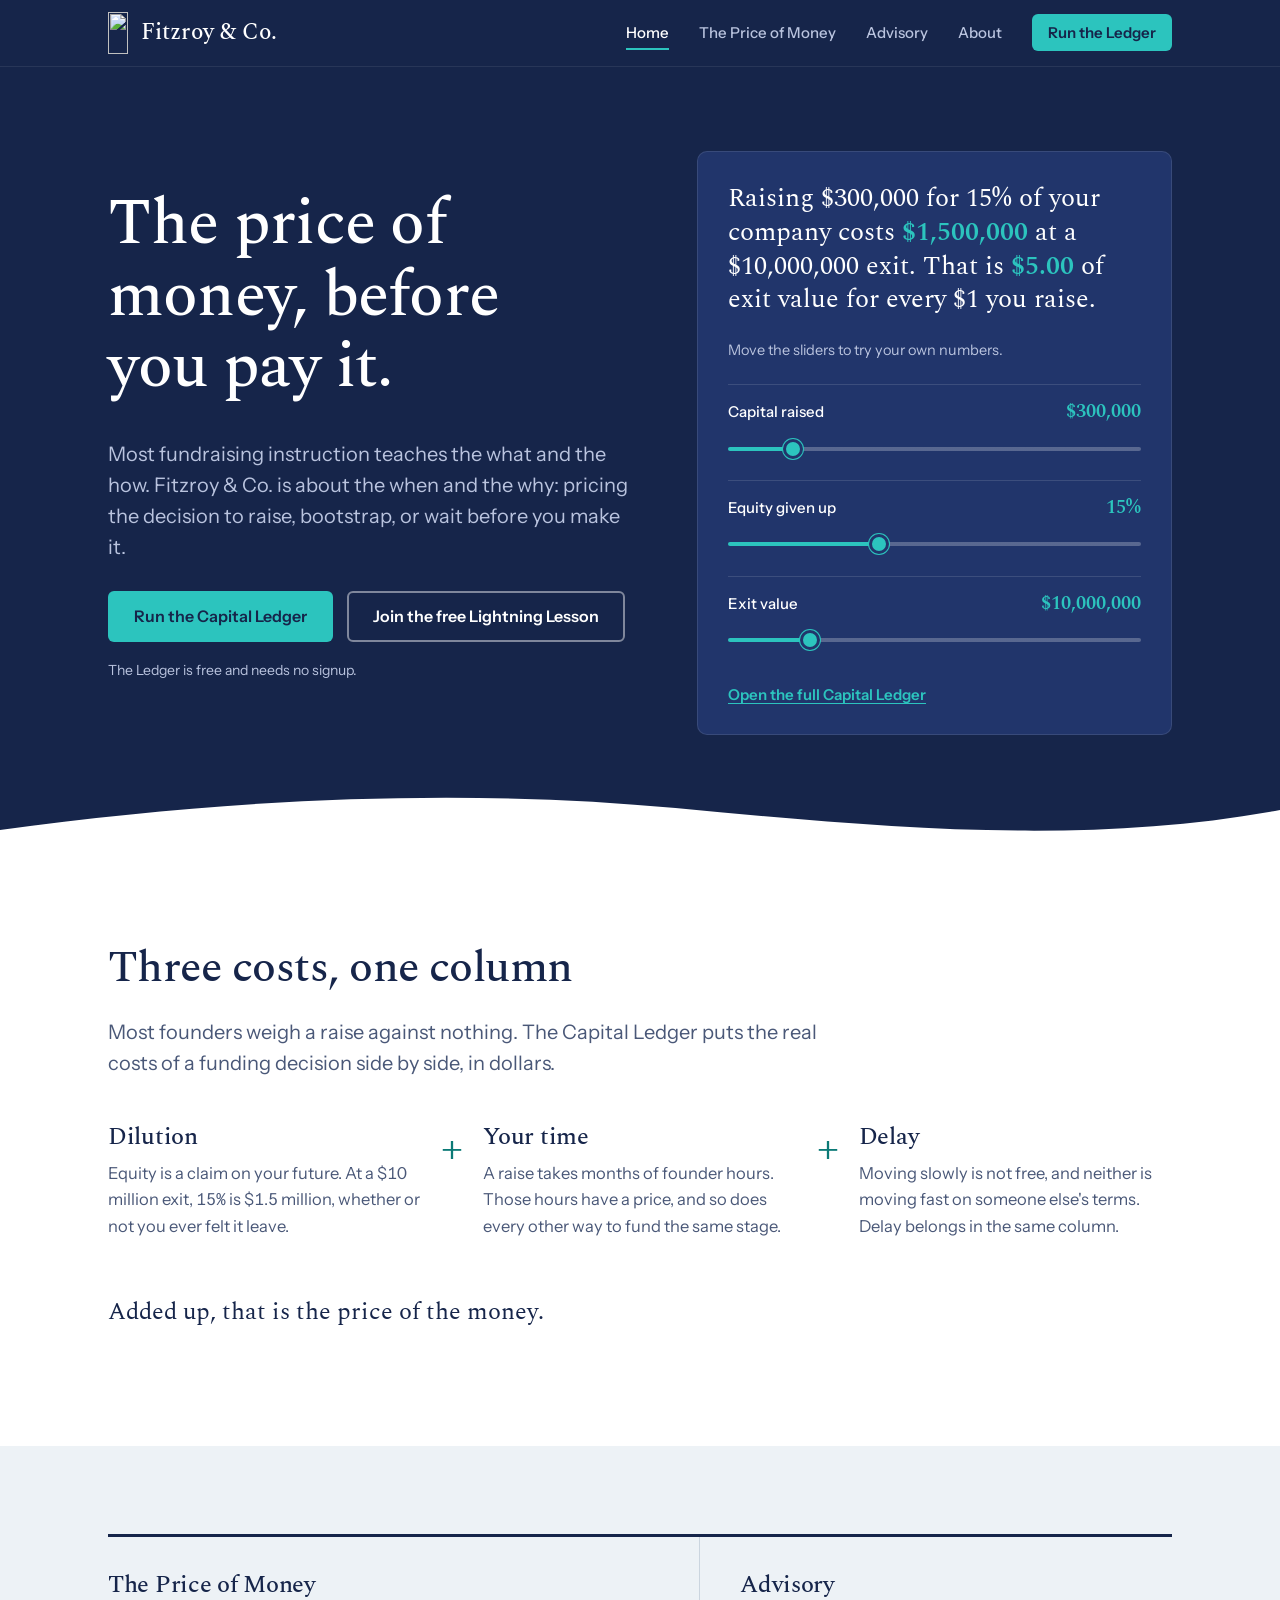
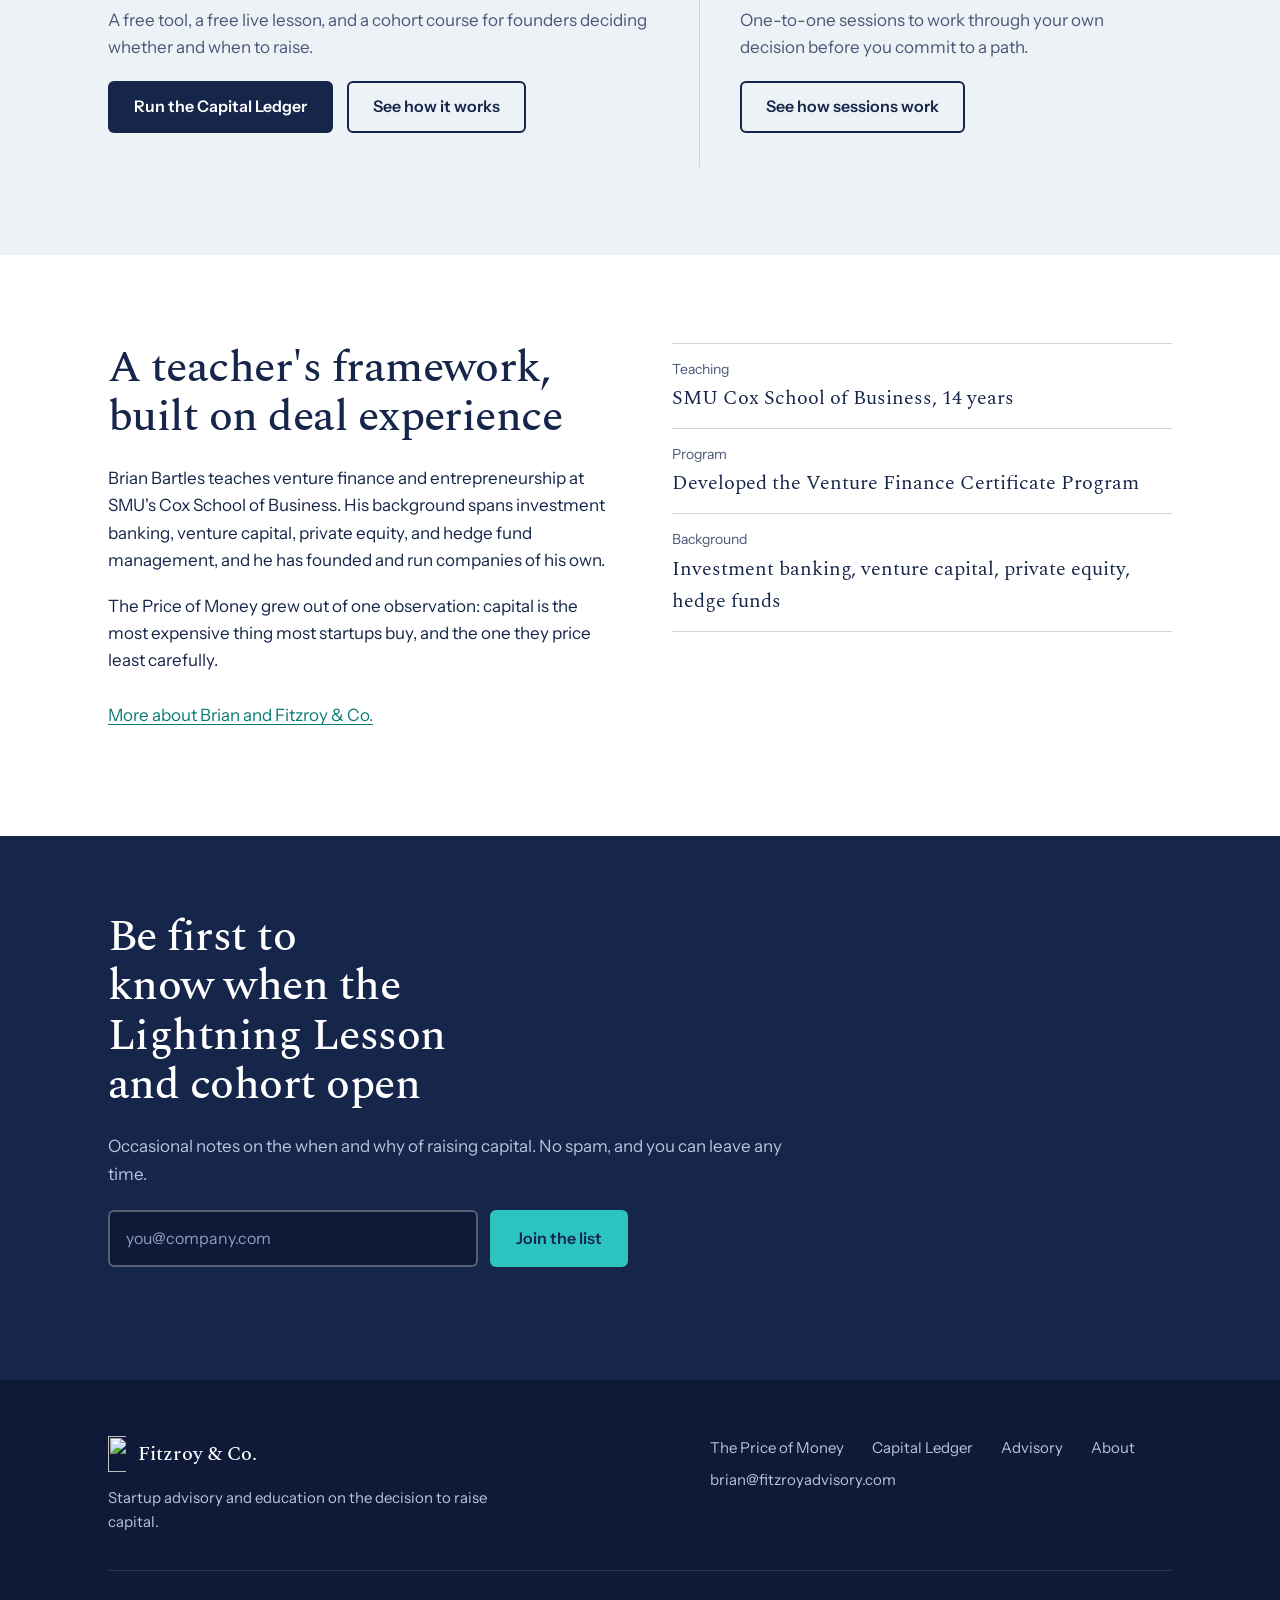
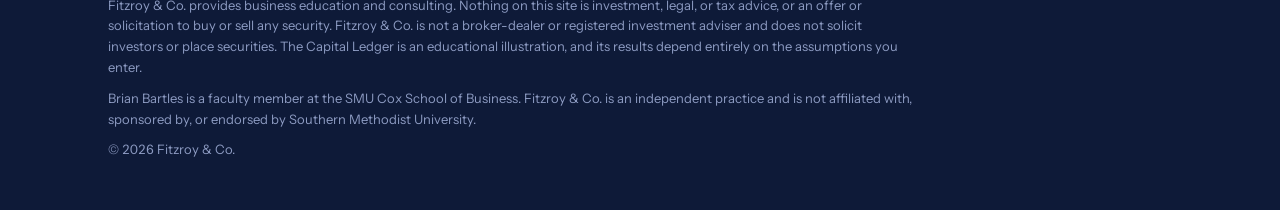
==== index.html @ 597ede4c "Add files via upload" ====
<!DOCTYPE html>
<html lang="en">
<head>
<meta charset="utf-8">
<meta name="viewport" content="width=device-width, initial-scale=1">
<title>Fitzroy &amp; Co. | The price of money, before you pay it</title>
<meta name="description" content="Fitzroy &amp; Co. helps founders price the decision to raise capital, bootstrap, or wait. Try the free Capital Ledger and learn the when and why of fundraising.">
<link rel="canonical" href="https://fitzroyadvisory.com/">
<meta property="og:type" content="website">
<meta property="og:site_name" content="Fitzroy &amp; Co.">
<meta property="og:title" content="Fitzroy &amp; Co. | The price of money, before you pay it">
<meta property="og:description" content="Most fundraising instruction teaches the what and the how. This is about the when and the why.">
<meta property="og:url" content="https://fitzroyadvisory.com/">
<meta property="og:image" content="https://fitzroyadvisory.com/assets/og-image.png">
<meta name="twitter:card" content="summary_large_image">
<meta name="theme-color" content="#16254A">
<link rel="icon" href="favicon.ico" sizes="any">
<link rel="icon" type="image/png" href="assets/favicon.png">
<link rel="apple-touch-icon" href="assets/apple-touch-icon.png">
<link rel="preconnect" href="https://fonts.googleapis.com">
<link rel="preconnect" href="https://fonts.gstatic.com" crossorigin>
<link href="https://fonts.googleapis.com/css2?family=Instrument+Sans:wght@400;500;600&family=Spectral:wght@400;500;600&display=swap" rel="stylesheet">
<link rel="stylesheet" href="styles.css">
</head>
<body>
<a class="skip" href="#main">Skip to content</a>

<header class="site-header">
  <nav class="nav" aria-label="Main">
    <a class="brand" href="index.html"><img src="assets/mark.png" alt="" width="21" height="42"><span>Fitzroy &amp; Co.</span></a>
    <button class="nav-toggle" type="button" aria-expanded="false" aria-controls="nav-links">Menu</button>
    <ul class="nav-links" id="nav-links">
      <li><a href="index.html" aria-current="page">Home</a></li>
      <li><a href="price-of-money.html">The Price of Money</a></li>
      <li><a href="advisory.html">Advisory</a></li>
      <li><a href="about.html">About</a></li>
      <li><a class="nav-cta" href="price-of-money.html#ledger">Run the Ledger</a></li>
    </ul>
  </nav>
</header>

<main id="main">

  <section class="hero">
    <div class="hero-inner">
      <div>
        <h1>The price of money, before you pay it.</h1>
        <p class="lede">Most fundraising instruction teaches the what and the how. Fitzroy &amp; Co. is about the when and the why: pricing the decision to raise, bootstrap, or wait before you make it.</p>
        <div class="btn-row">
          <a class="btn btn-primary" href="price-of-money.html#ledger">Run the Capital Ledger</a>
          <a class="btn btn-ghost" data-link="mavenLightningUrl" href="#join">Join the free Lightning Lesson</a>
        </div>
        <p class="small" style="color:var(--on-navy-soft);margin-top:18px">The Ledger is free and needs no signup.</p>
      </div>

      <div class="readout">
        <p class="readout-sentence" id="hero-sentence" aria-live="polite">Raising $300,000 for 15% of your company costs <strong>$1,500,000</strong> at a $10,000,000 exit. That is <strong>$5.00</strong> of exit value for every $1 you raise.</p>
        <p class="readout-sub">Move the sliders to try your own numbers.</p>
        <div class="field">
          <label for="hero-need"><span class="name">Capital raised</span><output id="hv-need" for="hero-need">$300,000</output></label>
          <input type="range" id="hero-need" min="25000" max="2000000" step="5000" value="300000">
        </div>
        <div class="field">
          <label for="hero-equity"><span class="name">Equity given up</span><output id="hv-equity" for="hero-equity">15%</output></label>
          <input type="range" id="hero-equity" min="1" max="40" step="0.5" value="15">
        </div>
        <div class="field">
          <label for="hero-exit"><span class="name">Exit value</span><output id="hv-exit" for="hero-exit">$10,000,000</output></label>
          <input type="range" id="hero-exit" min="1000000" max="50000000" step="500000" value="10000000">
        </div>
        <a class="readout-link" href="price-of-money.html#ledger">Open the full Capital Ledger</a>
      </div>
    </div>
    <svg class="hero-curve" viewBox="0 0 1440 64" preserveAspectRatio="none" aria-hidden="true"><path d="M0,64 L0,38 C260,6 520,-4 760,16 C1000,36 1220,54 1440,18 L1440,64 Z"/></svg>
  </section>

  <section class="section">
    <div class="wrap">
      <div class="section-head">
        <h2>Three costs, one column</h2>
        <p class="lede">Most founders weigh a raise against nothing. The Capital Ledger puts the real costs of a funding decision side by side, in dollars.</p>
      </div>
      <div class="equation">
        <div class="term">
          <h3>Dilution</h3>
          <p>Equity is a claim on your future. At a $10 million exit, 15% is $1.5 million, whether or not you ever felt it leave.</p>
        </div>
        <div class="op" aria-hidden="true">+</div>
        <div class="term">
          <h3>Your time</h3>
          <p>A raise takes months of founder hours. Those hours have a price, and so does every other way to fund the same stage.</p>
        </div>
        <div class="op" aria-hidden="true">+</div>
        <div class="term">
          <h3>Delay</h3>
          <p>Moving slowly is not free, and neither is moving fast on someone else's terms. Delay belongs in the same column.</p>
        </div>
      </div>
      <p class="equation-result">Added up, that is the price of the money.</p>
    </div>
  </section>

  <section class="section mist">
    <div class="wrap">
      <div class="paths">
        <div class="path">
          <h3>The Price of Money</h3>
          <p>A free tool, a free live lesson, and a cohort course for founders deciding whether and when to raise.</p>
          <div class="btn-row">
            <a class="btn btn-dark" href="price-of-money.html#ledger">Run the Capital Ledger</a>
            <a class="btn btn-line" href="price-of-money.html">See how it works</a>
          </div>
        </div>
        <div class="path">
          <h3>Advisory</h3>
          <p>One-to-one sessions to work through your own decision before you commit to a path.</p>
          <div class="btn-row">
            <a class="btn btn-line" href="advisory.html">See how sessions work</a>
          </div>
        </div>
      </div>
    </div>
  </section>

  <section class="section">
    <div class="wrap two-col">
      <div>
        <h2>A teacher's framework, built on deal experience</h2>
        <p>Brian Bartles teaches venture finance and entrepreneurship at SMU's Cox School of Business. His background spans investment banking, venture capital, private equity, and hedge fund management, and he has founded and run companies of his own.</p>
        <p>The Price of Money grew out of one observation: capital is the most expensive thing most startups buy, and the one they price least carefully.</p>
        <p class="cta-line"><a href="about.html">More about Brian and Fitzroy &amp; Co.</a></p>
      </div>
      <dl class="facts">
        <div><dt>Teaching</dt><dd>SMU Cox School of Business, 14 years</dd></div>
        <div><dt>Program</dt><dd>Developed the Venture Finance Certificate Program</dd></div>
        <div><dt>Background</dt><dd>Investment banking, venture capital, private equity, hedge funds</dd></div>
      </dl>
    </div>
  </section>

  <section class="capture-band" id="join">
    <div class="wrap">
      <h2>Be first to know when the Lightning Lesson and cohort open</h2>
      <p>Occasional notes on the when and why of raising capital. No spam, and you can leave any time.</p>
      <form class="capture" data-capture novalidate>
        <label class="sr-only" for="email-home">Email address</label>
        <input type="email" id="email-home" placeholder="you@company.com" autocomplete="email" required>
        <button class="btn btn-primary" type="submit">Join the list</button>
        <p class="capture-msg" role="status"></p>
      </form>
    </div>
  </section>

</main>

<footer class="site-footer">
  <div class="wrap">
    <div class="footer-grid">
      <div>
        <a class="brand" href="index.html"><img src="assets/mark.png" alt="" width="18" height="36"><span>Fitzroy &amp; Co.</span></a>
        <p class="tagline">Startup advisory and education on the decision to raise capital.</p>
      </div>
      <ul class="footer-nav">
        <li><a href="price-of-money.html">The Price of Money</a></li>
        <li><a href="price-of-money.html#ledger">Capital Ledger</a></li>
        <li><a href="advisory.html">Advisory</a></li>
        <li><a href="about.html">About</a></li>
        <li><a class="mail" data-email href="#"></a></li>
      </ul>
    </div>
    <div class="legal">
      <p>Fitzroy &amp; Co. provides business education and consulting. Nothing on this site is investment, legal, or tax advice, or an offer or solicitation to buy or sell any security. Fitzroy &amp; Co. is not a broker-dealer or registered investment adviser and does not solicit investors or place securities. The Capital Ledger is an educational illustration, and its results depend entirely on the assumptions you enter.</p>
      <p>Brian Bartles is a faculty member at the SMU Cox School of Business. Fitzroy &amp; Co. is an independent practice and is not affiliated with, sponsored by, or endorsed by Southern Methodist University.</p>
      <p>&copy; 2026 Fitzroy &amp; Co.</p>
    </div>
  </div>
</footer>

<script src="config.js"></script>
<script src="ledger-math.js"></script>
<script src="site.js"></script>
</body>
</html>
---- styles.css ----
/* Fitzroy & Co. — shared styles
   Palette comes from the mark: navy #16254A and teal #2CC4BE. */

:root {
  --navy: #16254A;
  --navy-deep: #0E1A38;
  --navy-soft: #21356B;
  --teal: #2CC4BE;
  --teal-ink: #0B7A76;      /* teal for text on light backgrounds */
  --mist: #EDF2F6;          /* cool light section background */
  --white: #FFFFFF;
  --ink: #16254A;
  --ink-soft: #4A5878;
  --rule: #CBD5DF;
  --on-navy-soft: #B9C3DE;
  --bad: #9C3F33;
  --serif: 'Spectral', Georgia, 'Times New Roman', serif;
  --sans: 'Instrument Sans', system-ui, -apple-system, 'Segoe UI', sans-serif;
  --wrap: 1120px;
  --gutter: 28px;
}

*, *::before, *::after { box-sizing: border-box; }

html { scroll-behavior: smooth; scroll-padding-top: 88px; }

body {
  margin: 0;
  background: var(--white);
  color: var(--ink);
  font-family: var(--sans);
  font-size: 17px;
  line-height: 1.6;
  font-variant-numeric: tabular-nums lining-nums;
  -webkit-font-smoothing: antialiased;
  text-rendering: optimizeLegibility;
}

img { max-width: 100%; display: block; }
a { color: var(--teal-ink); text-underline-offset: 3px; }
a:hover { color: var(--navy); }

:focus-visible {
  outline: 3px solid var(--teal);
  outline-offset: 3px;
  border-radius: 2px;
}

.skip {
  position: absolute; left: -9999px; top: 8px;
  background: var(--teal); color: var(--navy); padding: 10px 16px; z-index: 100;
  font-weight: 600; text-decoration: none;
}
.skip:focus { left: 8px; }

.wrap { max-width: var(--wrap); margin: 0 auto; padding: 0 var(--gutter); }

/* ---------- Type ---------- */
h1, h2, h3 {
  font-family: var(--serif);
  font-weight: 500;
  line-height: 1.12;
  letter-spacing: -0.012em;
  margin: 0 0 0.55em;
  text-wrap: balance;
}
h1 { font-size: clamp(38px, 5.4vw, 64px); }
h2 { font-size: clamp(30px, 3.8vw, 44px); }
h3 { font-size: 24px; line-height: 1.2; }
p  { margin: 0 0 1.1em; max-width: 64ch; }
.lede { font-size: 20px; line-height: 1.55; color: var(--ink-soft); max-width: 58ch; }
.small { font-size: 14px; line-height: 1.55; color: var(--ink-soft); }

/* ---------- Header ---------- */
.site-header {
  background: var(--navy);
  position: sticky; top: 0; z-index: 50;
  border-bottom: 1px solid rgba(255,255,255,.08);
}
.nav {
  max-width: var(--wrap); margin: 0 auto; padding: 12px var(--gutter);
  display: flex; align-items: center; justify-content: space-between; gap: 24px;
}
.brand { display: flex; align-items: center; gap: 12px; color: #fff; text-decoration: none; }
.brand:hover { color: #fff; }
.brand img { height: 42px; width: auto; }
.brand span { font-family: var(--serif); font-size: 23px; font-weight: 500; letter-spacing: 0.005em; }

.nav-links { display: flex; align-items: center; gap: 30px; list-style: none; margin: 0; padding: 0; }
.nav-links a {
  color: var(--on-navy-soft); text-decoration: none; font-size: 15px; font-weight: 500;
  padding: 6px 0; border-bottom: 2px solid transparent;
}
.nav-links a:hover { color: #fff; }
.nav-links a[aria-current="page"] { color: #fff; border-bottom-color: var(--teal); }
.nav-links .nav-cta {
  background: var(--teal); color: var(--navy); padding: 9px 16px; border-radius: 6px;
  border-bottom: 0; font-weight: 600;
}
.nav-links .nav-cta:hover { background: #fff; color: var(--navy); }

.nav-toggle {
  display: none; background: none; border: 1px solid rgba(255,255,255,.35); color: #fff;
  font: inherit; font-size: 14px; font-weight: 500; padding: 8px 14px; border-radius: 6px; cursor: pointer;
}

@media (max-width: 860px) {
  .nav { flex-wrap: wrap; }
  .nav-toggle { display: inline-block; }
  .nav-links {
    display: none; width: 100%; flex-direction: column; align-items: flex-start; gap: 4px;
    padding: 8px 0 14px;
  }
  .nav-links.open { display: flex; }
  .nav-links a { display: block; padding: 10px 0; font-size: 17px; }
  .nav-links .nav-cta { margin-top: 8px; }
}

/* ---------- Buttons ---------- */
.btn {
  display: inline-block; font-family: var(--sans); font-size: 16px; font-weight: 600;
  padding: 14px 24px; border-radius: 6px; text-decoration: none; cursor: pointer;
  border: 2px solid transparent; line-height: 1.2; text-align: center;
  transition: background-color .15s ease, color .15s ease, border-color .15s ease;
}
.btn-primary { background: var(--teal); color: var(--navy); }
.btn-primary:hover { background: #fff; color: var(--navy); }
.btn-ghost { background: transparent; color: #fff; border-color: rgba(255,255,255,.45); }
.btn-ghost:hover { border-color: #fff; color: #fff; }
.btn-dark { background: var(--navy); color: #fff; }
.btn-dark:hover { background: var(--navy-soft); color: #fff; }
.btn-line { background: transparent; color: var(--navy); border-color: var(--navy); }
.btn-line:hover { background: var(--navy); color: #fff; }
.btn-row { display: flex; flex-wrap: wrap; gap: 14px; margin-top: 28px; }

/* ---------- Hero ---------- */
.hero { background: var(--navy); color: #fff; position: relative; }
.hero a { color: var(--teal); }
.hero a.btn { color: inherit; }
.hero a.btn-primary { color: var(--navy); }
.hero-inner {
  max-width: var(--wrap); margin: 0 auto; padding: 84px var(--gutter) 120px;
  display: grid; grid-template-columns: minmax(0, 1.05fr) minmax(0, 0.95fr); gap: 64px; align-items: center;
}
.hero-inner.single { grid-template-columns: minmax(0, 1fr); padding-bottom: 112px; }
.hero-inner.single h1 { max-width: 22ch; }
.hero h1 { color: #fff; max-width: 15ch; }
.hero .lede { color: var(--on-navy-soft); }
.hero .page-name { color: var(--teal); font-weight: 600; font-size: 17px; margin: 0 0 18px; }
.hero-curve { position: absolute; left: 0; right: 0; bottom: -1px; width: 100%; height: 64px; display: block; }
.hero-curve path { fill: var(--white); }
.hero-curve.to-mist path { fill: var(--mist); }

@media (max-width: 900px) {
  .hero-inner { grid-template-columns: 1fr; gap: 44px; padding: 56px var(--gutter) 96px; }
  .hero h1 { max-width: 18ch; }
}

/* Live hero readout */
.readout {
  background: var(--navy-soft); border-radius: 10px; padding: 30px 30px 26px;
  border: 1px solid rgba(255,255,255,.10);
}
.readout-sentence { font-family: var(--serif); font-size: 26px; line-height: 1.3; margin: 0 0 22px; color: #fff; max-width: none; }
.readout-sentence strong { font-weight: 600; color: var(--teal); }
.readout-sub { color: var(--on-navy-soft); font-size: 14.5px; margin: 0 0 22px; max-width: none; }
.readout .field { padding: 12px 0; border-top: 1px solid rgba(255,255,255,.12); border-bottom: 0; }
.readout .field label { color: #fff; }
.readout .field output { color: var(--teal); }
.readout-link { display: inline-block; margin-top: 12px; font-weight: 600; font-size: 15px; color: var(--teal); }
.readout-link:hover { color: #fff; }

/* ---------- Sections ---------- */
section { position: relative; }
.section { padding: 88px 0; }
.section.mist { background: var(--mist); }
.section.tight { padding: 64px 0; }
.section-head { max-width: 720px; margin-bottom: 44px; }

.two-col { display: grid; grid-template-columns: minmax(0, 1fr) minmax(0, 1fr); gap: 64px; align-items: start; }
@media (max-width: 860px) { .two-col { grid-template-columns: 1fr; gap: 36px; } }

/* Equation row: three costs in one column */
.equation { display: grid; grid-template-columns: 1fr auto 1fr auto 1fr; gap: 20px; align-items: start; }
.equation .term h3 { margin-bottom: .35em; }
.equation .term p { color: var(--ink-soft); font-size: 16.5px; }
.equation .op { font-family: var(--serif); font-size: 44px; line-height: 1; color: var(--teal-ink); padding-top: 4px; }
@media (max-width: 860px) {
  .equation { grid-template-columns: 1fr; gap: 6px; }
  .equation .op { padding: 0; font-size: 34px; }
}

/* Two paths */
.paths { display: grid; grid-template-columns: 1.25fr 1fr; gap: 0; border-top: 3px solid var(--navy); }
.path { padding: 34px 40px 34px 0; }
.path + .path { padding: 34px 0 34px 40px; border-left: 1px solid var(--rule); }
.path h3 { margin-bottom: .3em; }
.path p { color: var(--ink-soft); }
.path .btn-row { margin-top: 20px; }
@media (max-width: 860px) {
  .paths { grid-template-columns: 1fr; }
  .path, .path + .path { padding: 28px 0; border-left: 0; }
  .path + .path { border-top: 1px solid var(--rule); }
}

/* Steps (a genuine sequence) */
.steps { list-style: none; margin: 0; padding: 0; counter-reset: step; display: grid; gap: 0; }
.steps li {
  counter-increment: step; display: grid; grid-template-columns: 64px 1fr; gap: 12px;
  padding: 26px 0; border-top: 1px solid var(--rule);
}
.steps li:last-child { border-bottom: 1px solid var(--rule); }
.steps li::before {
  content: counter(step); font-family: var(--serif); font-size: 38px; line-height: 1; color: var(--teal-ink);
}
.steps h3 { font-size: 22px; margin-bottom: .2em; }
.steps p { color: var(--ink-soft); margin-bottom: .4em; }
.steps .tag { font-size: 14px; font-weight: 600; color: var(--teal-ink); }

.plain-list { list-style: none; margin: 0 0 1.1em; padding: 0; }
.plain-list li { padding: 14px 0; border-top: 1px solid var(--rule); }
.plain-list li:last-child { border-bottom: 1px solid var(--rule); }
.plain-list strong { display: block; font-family: var(--serif); font-size: 20px; font-weight: 600; margin-bottom: 2px; }
.plain-list span { color: var(--ink-soft); }

.facts { margin: 0; padding: 0; }
.facts div { padding: 14px 0; border-top: 1px solid var(--rule); }
.facts div:last-child { border-bottom: 1px solid var(--rule); }
.facts dt { font-size: 14px; color: var(--ink-soft); }
.facts dd { margin: 2px 0 0; font-family: var(--serif); font-size: 20px; }

.faq details { border-top: 1px solid var(--rule); padding: 18px 0; }
.faq details:last-child { border-bottom: 1px solid var(--rule); }
.faq summary { cursor: pointer; font-family: var(--serif); font-size: 21px; font-weight: 500; list-style: none; padding-right: 32px; position: relative; }
.faq summary::-webkit-details-marker { display: none; }
.faq summary::after { content: "+"; position: absolute; right: 4px; top: -2px; font-size: 28px; color: var(--teal-ink); }
.faq details[open] summary::after { content: "\2212"; }
.faq details p { margin: 12px 0 0; color: var(--ink-soft); }

/* ---------- Email capture band ---------- */
.capture-band { background: var(--navy); color: #fff; padding: 76px 0; }
.capture-band h2 { color: #fff; max-width: 18ch; }
.capture-band p { color: var(--on-navy-soft); }
.capture { display: flex; flex-wrap: wrap; gap: 12px; margin-top: 22px; max-width: 520px; }
.capture input[type="email"] {
  flex: 1 1 260px; min-width: 0; font: inherit; font-size: 16px; padding: 14px 16px; border-radius: 6px;
  border: 2px solid rgba(255,255,255,.3); background: var(--navy-deep); color: #fff;
}
.capture input[type="email"]::placeholder { color: #8d9bc2; }
.capture input[type="email"]:focus { border-color: var(--teal); outline: none; }
.capture-msg { flex-basis: 100%; margin: 4px 0 0; font-size: 14.5px; color: var(--teal); min-height: 1.4em; }

/* ---------- The Capital Ledger ---------- */
.ledger { padding: 88px 0 96px; background: var(--white); }
.ledger-head { max-width: 760px; margin-bottom: 44px; }
.ledger-grid { display: grid; grid-template-columns: minmax(300px, 0.9fr) minmax(0, 1.1fr); gap: 56px; align-items: start; }
@media (max-width: 960px) { .ledger-grid { grid-template-columns: 1fr; gap: 40px; } }

.inputs fieldset { border: 0; margin: 0 0 8px; padding: 0; min-width: 0; }
.inputs legend { font-family: var(--serif); font-size: 21px; font-weight: 600; padding: 0 0 4px; }
.inputs .group-note { font-size: 14px; color: var(--ink-soft); margin: 0 0 6px; }
.fieldset-gap { margin-top: 30px !important; padding-top: 22px !important; border-top: 3px solid var(--navy) !important; }

.field { padding: 15px 0; border-bottom: 1px solid var(--rule); }
.field label { display: flex; justify-content: space-between; align-items: baseline; gap: 12px; font-size: 15px; font-weight: 500; margin-bottom: 10px; }
.field output { font-family: var(--serif); font-size: 19px; font-weight: 600; color: var(--teal-ink); white-space: nowrap; }
.field .hint { font-size: 13.5px; color: var(--ink-soft); margin: 9px 0 0; line-height: 1.5; max-width: none; }

input[type="range"] {
  -webkit-appearance: none; appearance: none; width: 100%; height: 22px; background: transparent; margin: 0; cursor: pointer;
  --p: 50%; --track: var(--rule); --fill: var(--teal-ink);
}
input[type="range"]::-webkit-slider-runnable-track {
  height: 4px; border-radius: 2px;
  background: linear-gradient(to right, var(--fill) var(--p), var(--track) var(--p));
}
input[type="range"]::-moz-range-track { height: 4px; border-radius: 2px; background: var(--track); }
input[type="range"]::-moz-range-progress { height: 4px; border-radius: 2px; background: var(--fill); }
input[type="range"]::-webkit-slider-thumb {
  -webkit-appearance: none; appearance: none; width: 20px; height: 20px; margin-top: -8px; border-radius: 50%;
  background: var(--fill); border: 3px solid var(--white); box-shadow: 0 0 0 1px var(--fill);
}
input[type="range"]::-moz-range-thumb {
  width: 14px; height: 14px; border-radius: 50%; background: var(--fill); border: 3px solid var(--white); box-shadow: 0 0 0 1px var(--fill);
}
.readout input[type="range"], .statement input[type="range"] { --track: rgba(255,255,255,.25); --fill: var(--teal); }
.readout input[type="range"]::-webkit-slider-thumb { border-color: var(--navy-soft); }
.readout input[type="range"]::-moz-range-thumb { border-color: var(--navy-soft); }

/* Statement panel */
.statement { background: var(--navy); color: #fff; border-radius: 10px; padding: 34px 34px 30px; }
@media (min-width: 961px) and (min-height: 940px) { .statement { position: sticky; top: 96px; } }
.price-pair { display: grid; grid-template-columns: 1fr 1fr; gap: 24px; padding-bottom: 26px; border-bottom: 1px solid rgba(255,255,255,.18); }
.price-label { margin: 0 0 4px; font-size: 15px; color: var(--on-navy-soft); font-weight: 500; }
.price-num { font-family: var(--serif); font-size: clamp(40px, 5vw, 56px); line-height: 1; margin: 0 0 8px; color: #fff; font-weight: 500; }
.price-num.win { color: var(--teal); }
.price-sub { margin: 0; font-size: 13.5px; color: var(--on-navy-soft); line-height: 1.45; max-width: none; }

.ledger-table { width: 100%; border-collapse: collapse; margin-top: 8px; }
.ledger-table caption { text-align: left; font-family: var(--serif); font-size: 19px; font-weight: 600; padding: 20px 0 8px; }
.ledger-table th, .ledger-table td { padding: 13px 0; border-bottom: 1px solid rgba(255,255,255,.14); vertical-align: baseline; }
.ledger-table thead th { font-size: 14px; font-weight: 500; color: var(--on-navy-soft); text-align: right; }
.ledger-table thead th:first-child { text-align: left; }
.ledger-table tbody th { text-align: left; font-weight: 500; font-size: 15px; padding-right: 12px; }
.ledger-table tbody th span { display: block; font-size: 12.5px; font-weight: 400; color: var(--on-navy-soft); margin-top: 2px; line-height: 1.4; }
.ledger-table td { text-align: right; font-family: var(--serif); font-size: 20px; white-space: nowrap; }
.ledger-table tfoot th, .ledger-table tfoot td { border-bottom: 0; border-top: 2px solid #fff; padding-top: 16px; font-size: 22px; }
.ledger-table tfoot th { text-align: left; font-family: var(--sans); font-size: 15px; font-weight: 600; }
.ledger-table tfoot td { font-size: 26px; font-weight: 600; }

.reading { margin-top: 26px; padding: 22px 24px; background: var(--navy-deep); border-left: 4px solid var(--teal); border-radius: 0 6px 6px 0; }
.reading h3 { font-size: 20px; margin: 0 0 8px; color: #fff; }
.reading p { margin: 0 0 10px; max-width: none; color: #E4E9F5; font-size: 16px; }
.reading p:last-child { margin-bottom: 0; }
.reading .judgment { color: var(--on-navy-soft); font-size: 15px; }

.after { margin-top: 24px; }
.after p { color: var(--on-navy-soft); font-size: 15px; margin-bottom: 14px; max-width: none; }
.after .btn-row { margin-top: 0; }
.after .btn { padding: 12px 18px; font-size: 15px; }
.statement .btn-ghost:hover { background: rgba(255,255,255,.08); }
.copy-msg { margin: 10px 0 0; font-size: 14px; color: var(--teal); min-height: 1.3em; }

.disclaimer { margin-top: 26px; font-size: 13.5px; color: var(--ink-soft); max-width: 76ch; }

/* ---------- Footer ---------- */
.site-footer { background: var(--navy-deep); color: var(--on-navy-soft); padding: 56px 0 40px; font-size: 15px; }
.footer-grid { display: grid; grid-template-columns: 1.2fr 1fr; gap: 48px; }
@media (max-width: 760px) { .footer-grid { grid-template-columns: 1fr; gap: 28px; } }
.site-footer .brand img { height: 36px; }
.site-footer .brand span { font-size: 20px; }
.footer-nav { list-style: none; margin: 0; padding: 0; display: flex; flex-wrap: wrap; gap: 8px 28px; align-content: flex-start; }
.footer-nav a { color: var(--on-navy-soft); text-decoration: none; }
.footer-nav a:hover { color: #fff; text-decoration: underline; }
.legal { margin-top: 36px; padding-top: 24px; border-top: 1px solid rgba(255,255,255,.12); font-size: 13px; line-height: 1.6; color: #8D9BC2; }
.legal p { max-width: 90ch; margin: 0 0 10px; }

/* ---------- 404 ---------- */
.center-page { min-height: 60vh; display: grid; place-items: center; text-align: center; padding: 80px var(--gutter); }
.center-page h1 { max-width: none; }
.center-page p { margin-left: auto; margin-right: auto; }

@media (prefers-reduced-motion: reduce) {
  html { scroll-behavior: auto; }
  * { transition: none !important; }
}

/* ---------- Utilities ---------- */
.sr-only { position: absolute; width: 1px; height: 1px; margin: -1px; padding: 0; overflow: hidden; clip: rect(0,0,0,0); white-space: nowrap; border: 0; }
.linklike {
  background: none; border: 0; padding: 0; font: inherit; font-size: 15px; font-weight: 500; color: var(--teal);
  text-decoration: underline; text-underline-offset: 3px; cursor: pointer;
}
.linklike:hover { color: #fff; }
.after-links { display: flex; flex-wrap: wrap; gap: 8px 24px; margin-top: 16px; }
.site-footer .tagline { margin: 14px 0 0; max-width: 38ch; color: var(--on-navy-soft); }
.site-footer a.mail { color: var(--on-navy-soft); }
.equation-result { margin-top: 36px; font-family: var(--serif); font-size: 24px; max-width: none; }
.cta-line { margin-top: 28px; }

@media (max-width: 560px) {
  .statement { padding: 26px 20px 24px; }
  .price-pair { gap: 16px; }
  .ledger-table td { font-size: 17px; }
  .ledger-table tfoot td { font-size: 21px; }
  .ledger-table tbody th span { font-size: 12px; }
  .readout { padding: 24px 20px 20px; }
  .readout-sentence { font-size: 22px; }
}
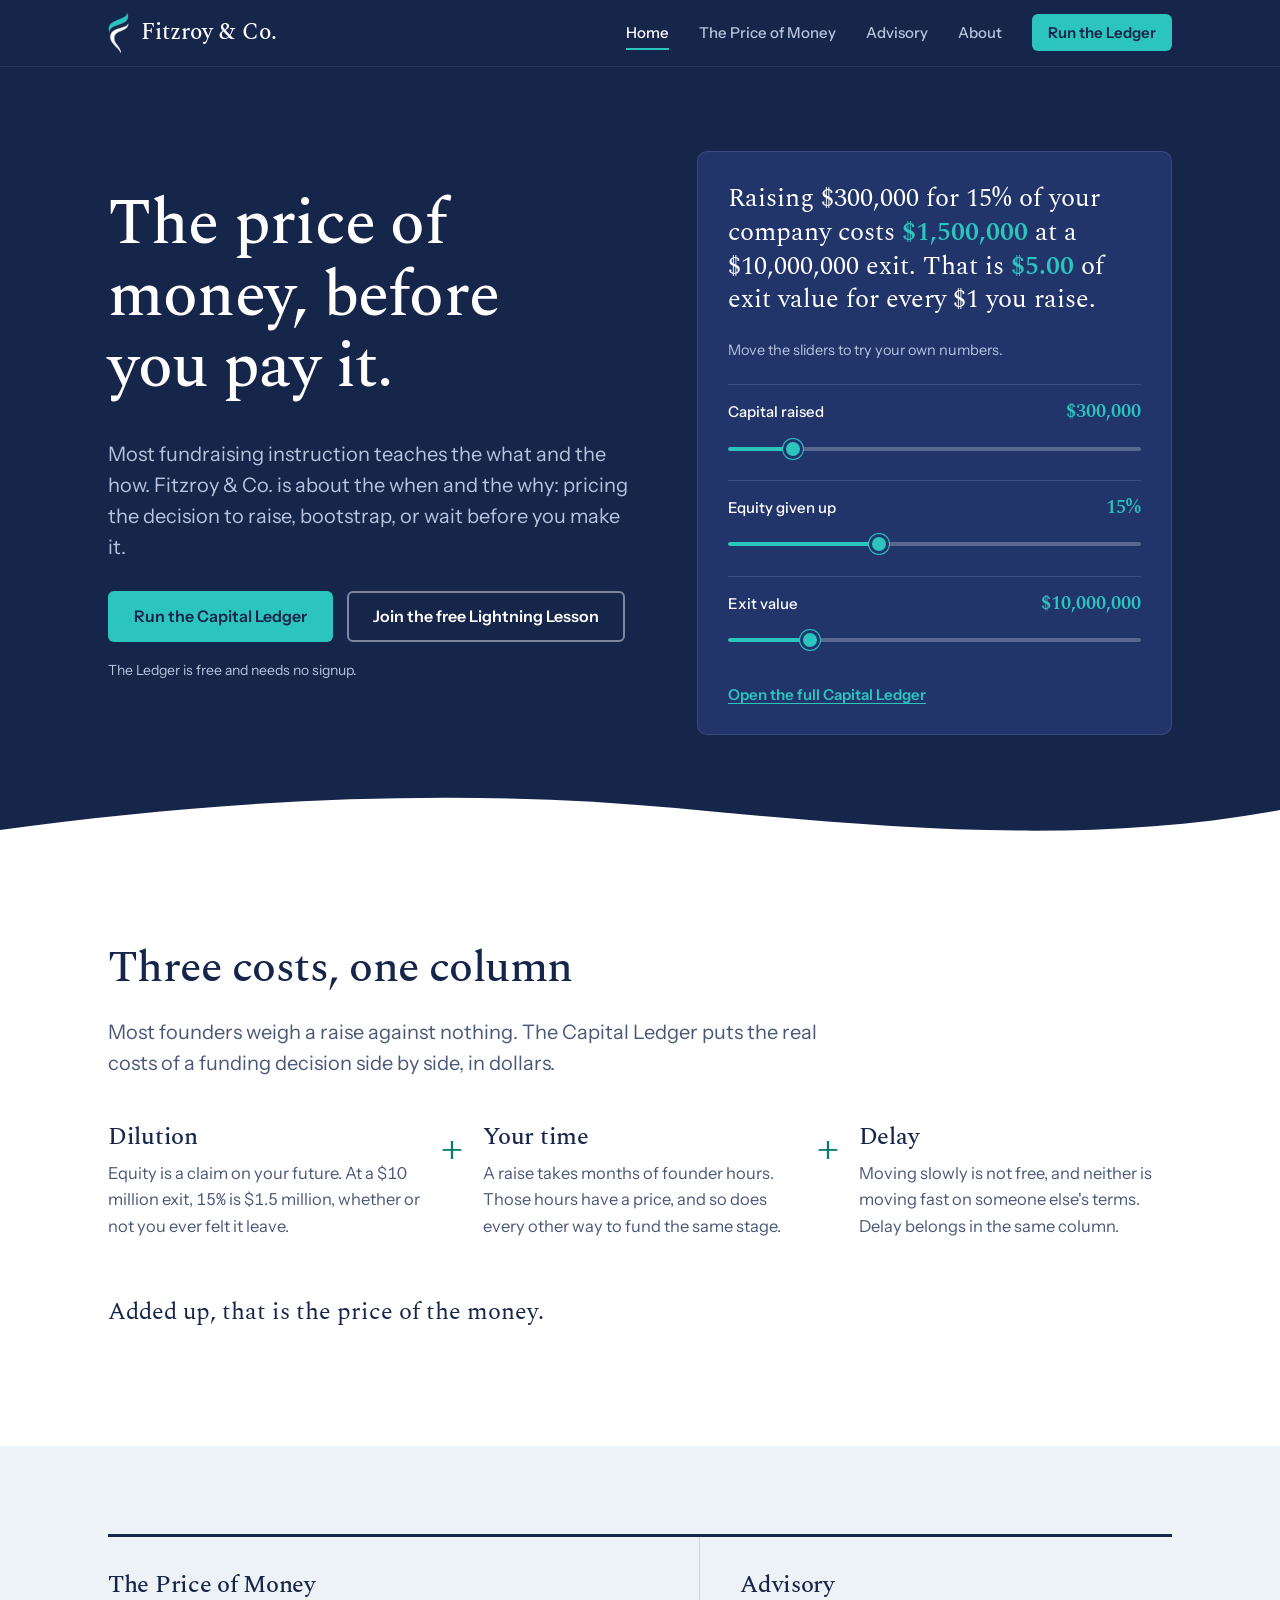
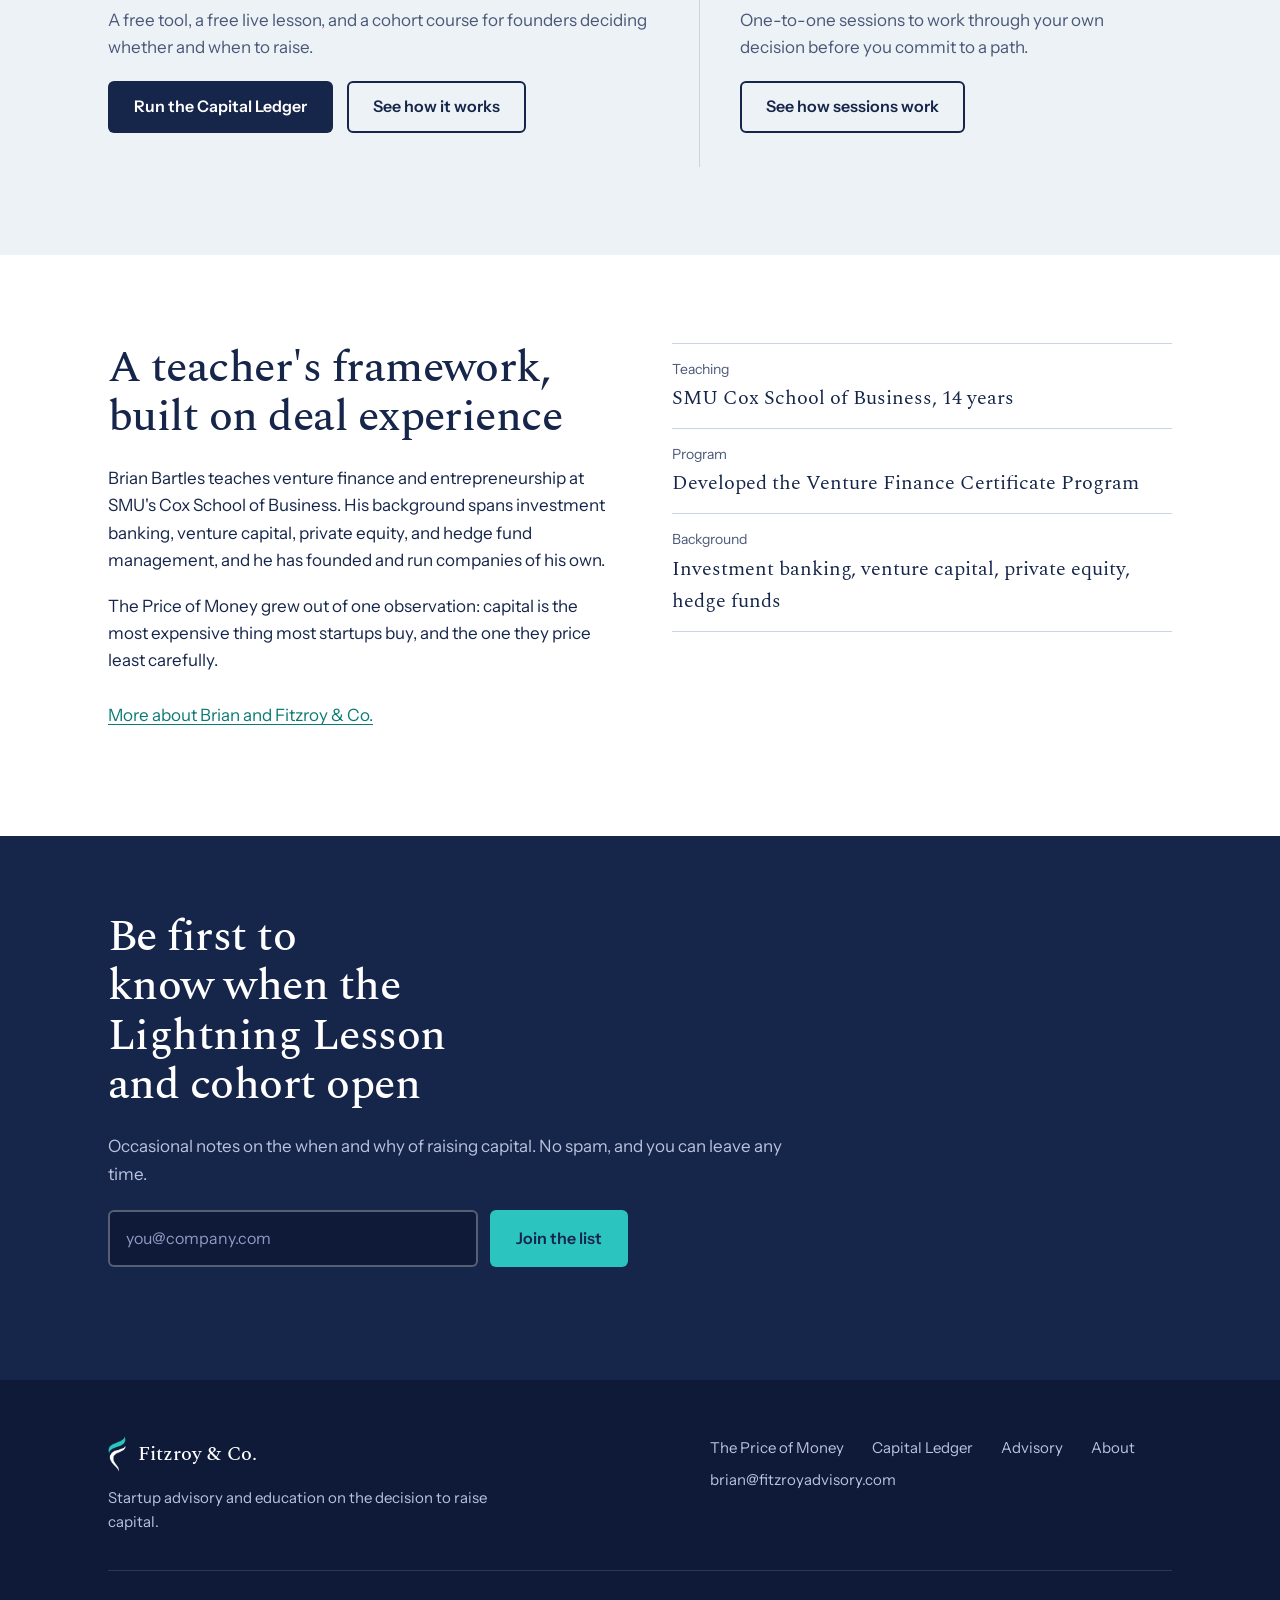
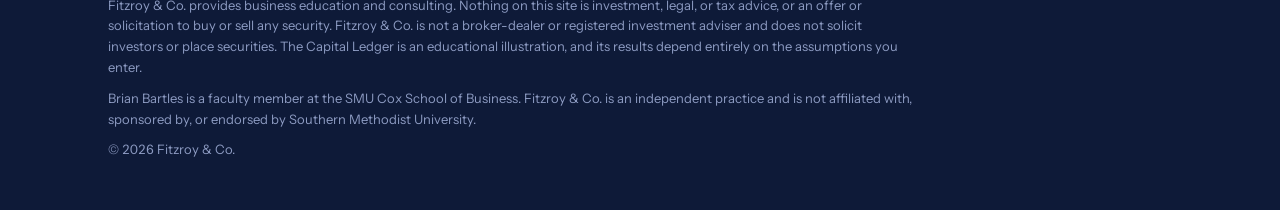
==== commit cbe05c4d: "Add files via upload" ====
--- a/index.html
+++ b/index.html
@@ -11,12 +11,12 @@
 <meta property="og:title" content="Fitzroy &amp; Co. | The price of money, before you pay it">
 <meta property="og:description" content="Most fundraising instruction teaches the what and the how. This is about the when and the why.">
 <meta property="og:url" content="https://fitzroyadvisory.com/">
-<meta property="og:image" content="https://fitzroyadvisory.com/assets/og-image.png">
+<meta property="og:image" content="https://fitzroyadvisory.com/og-image.png">
 <meta name="twitter:card" content="summary_large_image">
 <meta name="theme-color" content="#16254A">
 <link rel="icon" href="favicon.ico" sizes="any">
-<link rel="icon" type="image/png" href="assets/favicon.png">
-<link rel="apple-touch-icon" href="assets/apple-touch-icon.png">
+<link rel="icon" type="image/png" href="favicon.png">
+<link rel="apple-touch-icon" href="apple-touch-icon.png">
 <link rel="preconnect" href="https://fonts.googleapis.com">
 <link rel="preconnect" href="https://fonts.gstatic.com" crossorigin>
 <link href="https://fonts.googleapis.com/css2?family=Instrument+Sans:wght@400;500;600&family=Spectral:wght@400;500;600&display=swap" rel="stylesheet">
@@ -27,7 +27,7 @@
 
 <header class="site-header">
   <nav class="nav" aria-label="Main">
-    <a class="brand" href="index.html"><img src="assets/mark.png" alt="" width="21" height="42"><span>Fitzroy &amp; Co.</span></a>
+    <a class="brand" href="index.html"><img src="mark.png" alt="" width="21" height="42"><span>Fitzroy &amp; Co.</span></a>
     <button class="nav-toggle" type="button" aria-expanded="false" aria-controls="nav-links">Menu</button>
     <ul class="nav-links" id="nav-links">
       <li><a href="index.html" aria-current="page">Home</a></li>
@@ -157,7 +157,7 @@
   <div class="wrap">
     <div class="footer-grid">
       <div>
-        <a class="brand" href="index.html"><img src="assets/mark.png" alt="" width="18" height="36"><span>Fitzroy &amp; Co.</span></a>
+        <a class="brand" href="index.html"><img src="mark.png" alt="" width="18" height="36"><span>Fitzroy &amp; Co.</span></a>
         <p class="tagline">Startup advisory and education on the decision to raise capital.</p>
       </div>
       <ul class="footer-nav">
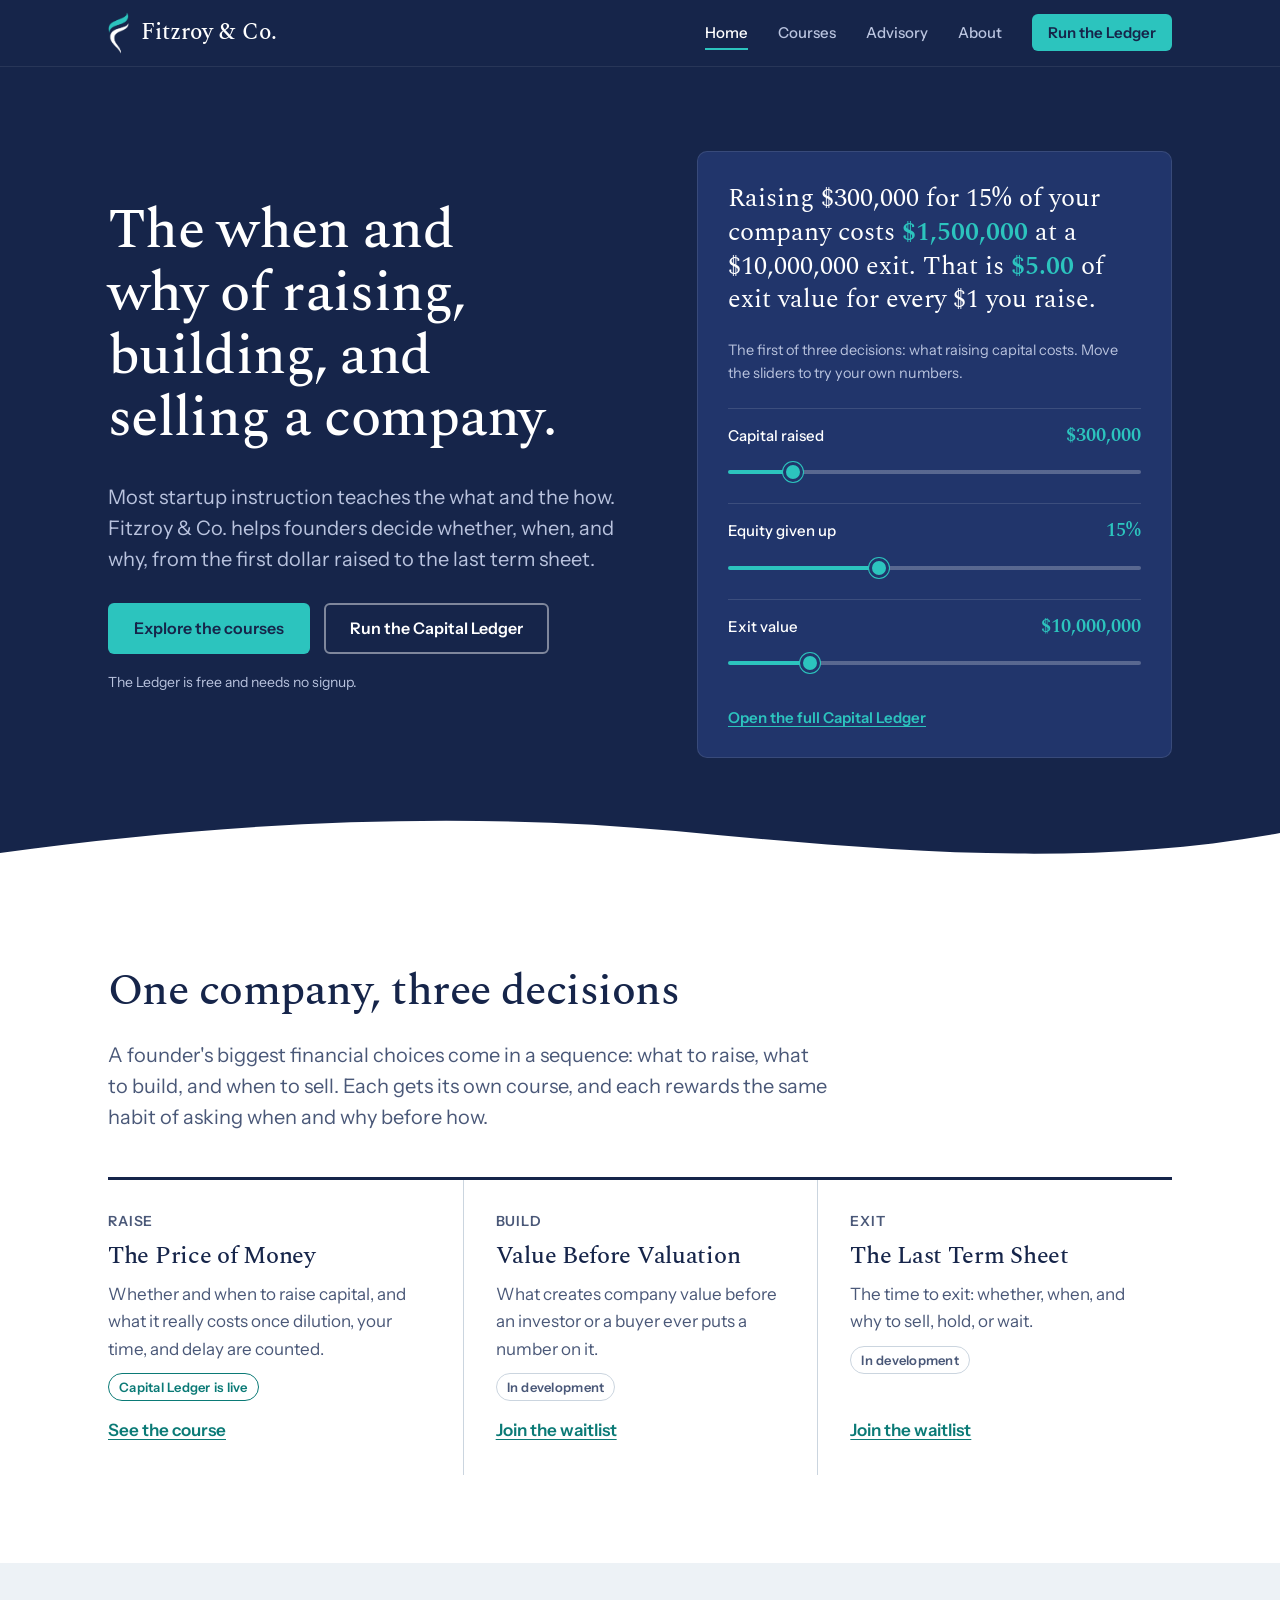
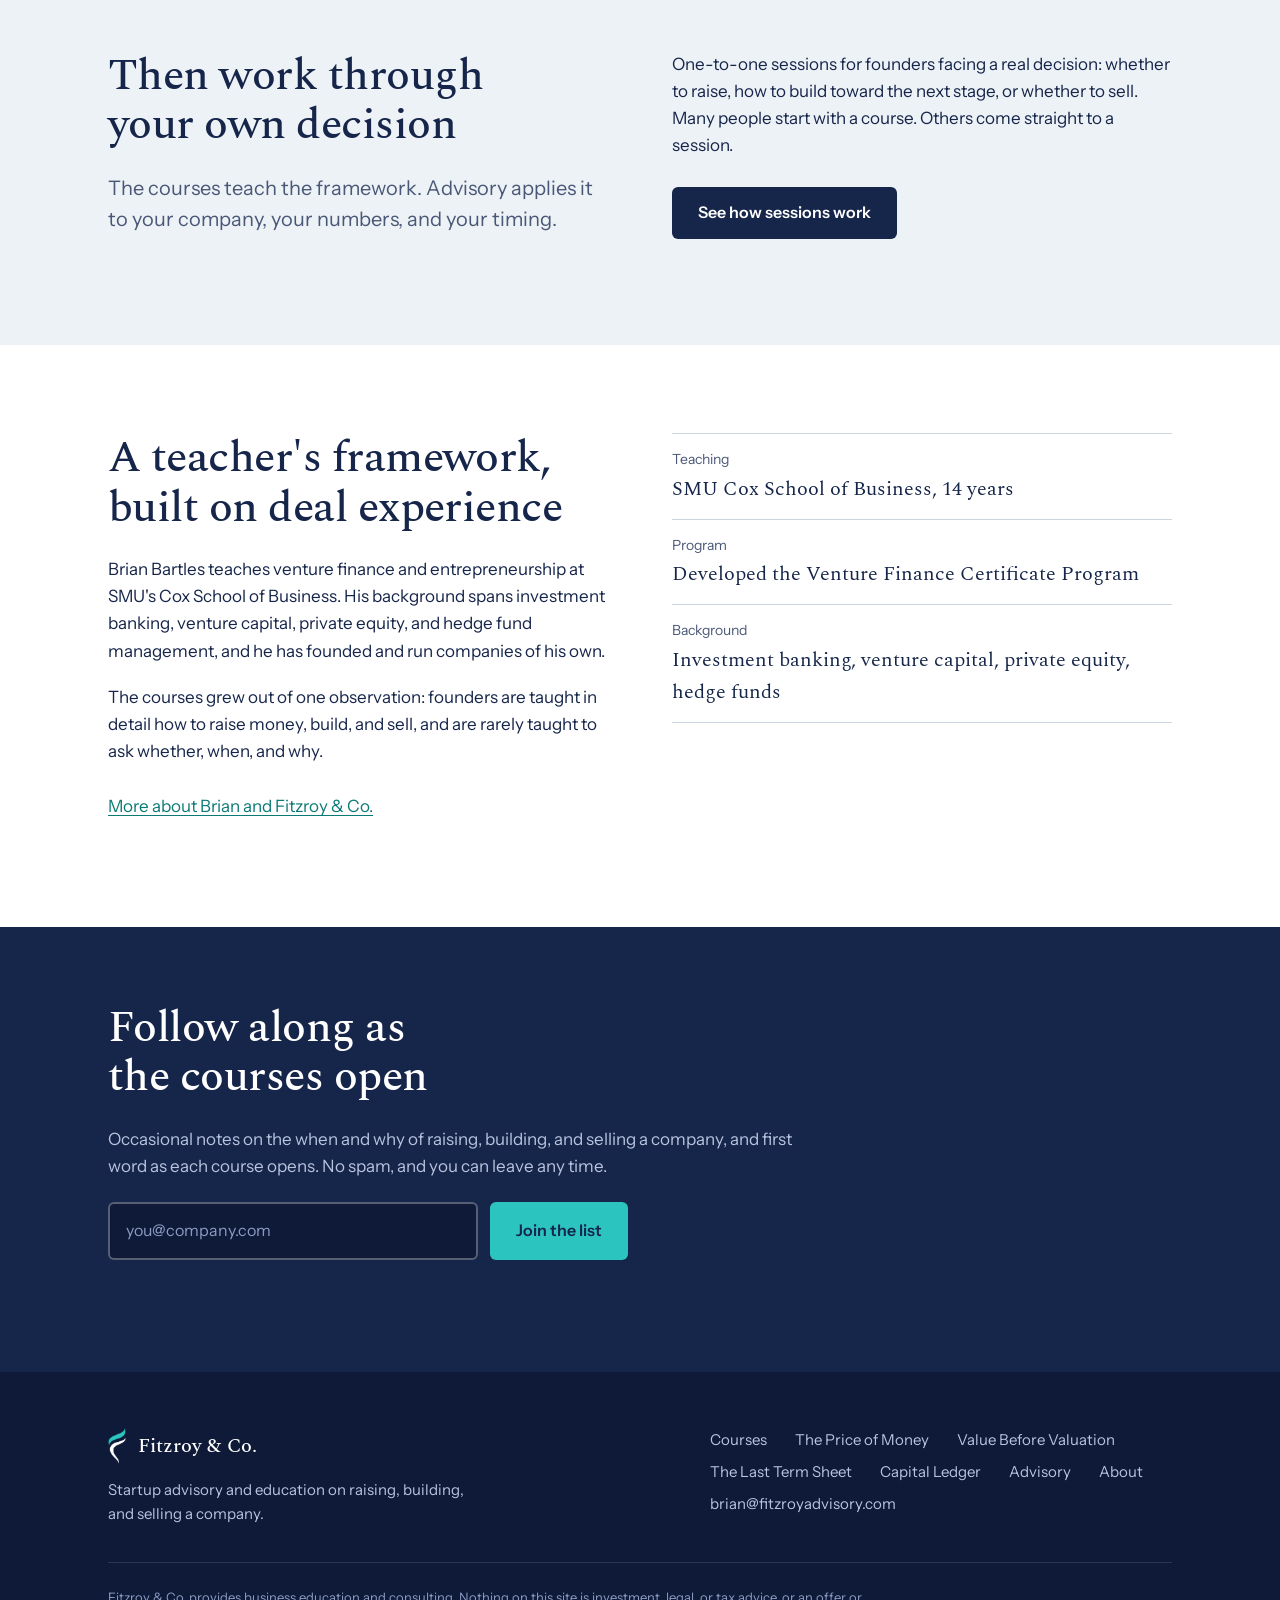
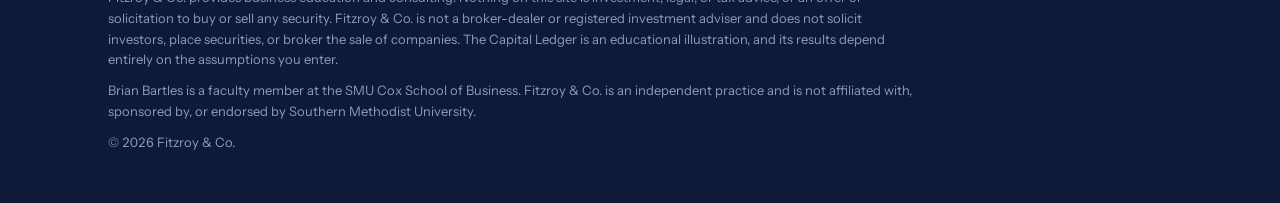
==== commit 256940a6: "Add files via upload" ====
--- a/index.html
+++ b/index.html
@@ -3,13 +3,13 @@
 <head>
 <meta charset="utf-8">
 <meta name="viewport" content="width=device-width, initial-scale=1">
-<title>Fitzroy &amp; Co. | The price of money, before you pay it</title>
-<meta name="description" content="Fitzroy &amp; Co. helps founders price the decision to raise capital, bootstrap, or wait. Try the free Capital Ledger and learn the when and why of fundraising.">
+<title>Fitzroy &amp; Co. | The when and why of raising, building, and selling a company</title>
+<meta name="description" content="Fitzroy &amp; Co. teaches founders the when and why behind raising capital, building company value, and selling. Try the free Capital Ledger.">
 <link rel="canonical" href="https://fitzroyadvisory.com/">
 <meta property="og:type" content="website">
 <meta property="og:site_name" content="Fitzroy &amp; Co.">
-<meta property="og:title" content="Fitzroy &amp; Co. | The price of money, before you pay it">
-<meta property="og:description" content="Most fundraising instruction teaches the what and the how. This is about the when and the why.">
+<meta property="og:title" content="Fitzroy &amp; Co. | The when and why of raising, building, and selling a company">
+<meta property="og:description" content="Most startup instruction teaches the what and the how. This is about the when and the why.">
 <meta property="og:url" content="https://fitzroyadvisory.com/">
 <meta property="og:image" content="https://fitzroyadvisory.com/og-image.png">
 <meta name="twitter:card" content="summary_large_image">
@@ -31,7 +31,7 @@
     <button class="nav-toggle" type="button" aria-expanded="false" aria-controls="nav-links">Menu</button>
     <ul class="nav-links" id="nav-links">
       <li><a href="index.html" aria-current="page">Home</a></li>
-      <li><a href="price-of-money.html">The Price of Money</a></li>
+      <li><a href="courses.html">Courses</a></li>
       <li><a href="advisory.html">Advisory</a></li>
       <li><a href="about.html">About</a></li>
       <li><a class="nav-cta" href="price-of-money.html#ledger">Run the Ledger</a></li>
@@ -44,18 +44,18 @@
   <section class="hero">
     <div class="hero-inner">
       <div>
-        <h1>The price of money, before you pay it.</h1>
-        <p class="lede">Most fundraising instruction teaches the what and the how. Fitzroy &amp; Co. is about the when and the why: pricing the decision to raise, bootstrap, or wait before you make it.</p>
+        <h1>The when and why of raising, building, and selling a company.</h1>
+        <p class="lede">Most startup instruction teaches the what and the how. Fitzroy &amp; Co. helps founders decide whether, when, and why, from the first dollar raised to the last term sheet.</p>
         <div class="btn-row">
-          <a class="btn btn-primary" href="price-of-money.html#ledger">Run the Capital Ledger</a>
-          <a class="btn btn-ghost" data-link="mavenLightningUrl" href="#join">Join the free Lightning Lesson</a>
+          <a class="btn btn-primary" href="courses.html">Explore the courses</a>
+          <a class="btn btn-ghost" href="price-of-money.html#ledger">Run the Capital Ledger</a>
         </div>
         <p class="small" style="color:var(--on-navy-soft);margin-top:18px">The Ledger is free and needs no signup.</p>
       </div>
 
       <div class="readout">
         <p class="readout-sentence" id="hero-sentence" aria-live="polite">Raising $300,000 for 15% of your company costs <strong>$1,500,000</strong> at a $10,000,000 exit. That is <strong>$5.00</strong> of exit value for every $1 you raise.</p>
-        <p class="readout-sub">Move the sliders to try your own numbers.</p>
+        <p class="readout-sub">The first of three decisions: what raising capital costs. Move the sliders to try your own numbers.</p>
         <div class="field">
           <label for="hero-need"><span class="name">Capital raised</span><output id="hv-need" for="hero-need">$300,000</output></label>
           <input type="range" id="hero-need" min="25000" max="2000000" step="5000" value="300000">
@@ -77,46 +77,45 @@
   <section class="section">
     <div class="wrap">
       <div class="section-head">
-        <h2>Three costs, one column</h2>
-        <p class="lede">Most founders weigh a raise against nothing. The Capital Ledger puts the real costs of a funding decision side by side, in dollars.</p>
+        <h2>One company, three decisions</h2>
+        <p class="lede">A founder's biggest financial choices come in a sequence: what to raise, what to build, and when to sell. Each gets its own course, and each rewards the same habit of asking when and why before how.</p>
       </div>
-      <div class="equation">
-        <div class="term">
-          <h3>Dilution</h3>
-          <p>Equity is a claim on your future. At a $10 million exit, 15% is $1.5 million, whether or not you ever felt it leave.</p>
+      <div class="arc">
+        <div class="arc-card">
+          <p class="arc-stage">Raise</p>
+          <h3>The Price of Money</h3>
+          <p>Whether and when to raise capital, and what it really costs once dilution, your time, and delay are counted.</p>
+          <span class="status live">Capital Ledger is live</span>
+          <a class="arc-link" href="price-of-money.html">See the course</a>
         </div>
-        <div class="op" aria-hidden="true">+</div>
-        <div class="term">
-          <h3>Your time</h3>
-          <p>A raise takes months of founder hours. Those hours have a price, and so does every other way to fund the same stage.</p>
+        <div class="arc-card">
+          <p class="arc-stage">Build</p>
+          <h3>Value Before Valuation</h3>
+          <p>What creates company value before an investor or a buyer ever puts a number on it.</p>
+          <span class="status">In development</span>
+          <a class="arc-link" href="value-before-valuation.html">Join the waitlist</a>
         </div>
-        <div class="op" aria-hidden="true">+</div>
-        <div class="term">
-          <h3>Delay</h3>
-          <p>Moving slowly is not free, and neither is moving fast on someone else's terms. Delay belongs in the same column.</p>
+        <div class="arc-card">
+          <p class="arc-stage">Exit</p>
+          <h3>The Last Term Sheet</h3>
+          <p>The time to exit: whether, when, and why to sell, hold, or wait.</p>
+          <span class="status">In development</span>
+          <a class="arc-link" href="the-last-term-sheet.html">Join the waitlist</a>
         </div>
       </div>
-      <p class="equation-result">Added up, that is the price of the money.</p>
     </div>
   </section>
 
   <section class="section mist">
-    <div class="wrap">
-      <div class="paths">
-        <div class="path">
-          <h3>The Price of Money</h3>
-          <p>A free tool, a free live lesson, and a cohort course for founders deciding whether and when to raise.</p>
-          <div class="btn-row">
-            <a class="btn btn-dark" href="price-of-money.html#ledger">Run the Capital Ledger</a>
-            <a class="btn btn-line" href="price-of-money.html">See how it works</a>
-          </div>
-        </div>
-        <div class="path">
-          <h3>Advisory</h3>
-          <p>One-to-one sessions to work through your own decision before you commit to a path.</p>
-          <div class="btn-row">
-            <a class="btn btn-line" href="advisory.html">See how sessions work</a>
-          </div>
+    <div class="wrap two-col">
+      <div>
+        <h2>Then work through your own decision</h2>
+        <p class="lede">The courses teach the framework. Advisory applies it to your company, your numbers, and your timing.</p>
+      </div>
+      <div>
+        <p>One-to-one sessions for founders facing a real decision: whether to raise, how to build toward the next stage, or whether to sell. Many people start with a course. Others come straight to a session.</p>
+        <div class="btn-row">
+          <a class="btn btn-dark" href="advisory.html">See how sessions work</a>
         </div>
       </div>
     </div>
@@ -127,7 +126,7 @@
       <div>
         <h2>A teacher's framework, built on deal experience</h2>
         <p>Brian Bartles teaches venture finance and entrepreneurship at SMU's Cox School of Business. His background spans investment banking, venture capital, private equity, and hedge fund management, and he has founded and run companies of his own.</p>
-        <p>The Price of Money grew out of one observation: capital is the most expensive thing most startups buy, and the one they price least carefully.</p>
+        <p>The courses grew out of one observation: founders are taught in detail how to raise money, build, and sell, and are rarely taught to ask whether, when, and why.</p>
         <p class="cta-line"><a href="about.html">More about Brian and Fitzroy &amp; Co.</a></p>
       </div>
       <dl class="facts">
@@ -140,9 +139,9 @@
 
   <section class="capture-band" id="join">
     <div class="wrap">
-      <h2>Be first to know when the Lightning Lesson and cohort open</h2>
-      <p>Occasional notes on the when and why of raising capital. No spam, and you can leave any time.</p>
-      <form class="capture" data-capture novalidate>
+      <h2>Follow along as the courses open</h2>
+      <p>Occasional notes on the when and why of raising, building, and selling a company, and first word as each course opens. No spam, and you can leave any time.</p>
+      <form class="capture" data-capture data-interest="general" novalidate>
         <label class="sr-only" for="email-home">Email address</label>
         <input type="email" id="email-home" placeholder="you@company.com" autocomplete="email" required>
         <button class="btn btn-primary" type="submit">Join the list</button>
@@ -158,10 +157,13 @@
     <div class="footer-grid">
       <div>
         <a class="brand" href="index.html"><img src="mark.png" alt="" width="18" height="36"><span>Fitzroy &amp; Co.</span></a>
-        <p class="tagline">Startup advisory and education on the decision to raise capital.</p>
+        <p class="tagline">Startup advisory and education on raising, building, and selling a company.</p>
       </div>
       <ul class="footer-nav">
+        <li><a href="courses.html">Courses</a></li>
         <li><a href="price-of-money.html">The Price of Money</a></li>
+        <li><a href="value-before-valuation.html">Value Before Valuation</a></li>
+        <li><a href="the-last-term-sheet.html">The Last Term Sheet</a></li>
         <li><a href="price-of-money.html#ledger">Capital Ledger</a></li>
         <li><a href="advisory.html">Advisory</a></li>
         <li><a href="about.html">About</a></li>
@@ -169,7 +171,7 @@
       </ul>
     </div>
     <div class="legal">
-      <p>Fitzroy &amp; Co. provides business education and consulting. Nothing on this site is investment, legal, or tax advice, or an offer or solicitation to buy or sell any security. Fitzroy &amp; Co. is not a broker-dealer or registered investment adviser and does not solicit investors or place securities. The Capital Ledger is an educational illustration, and its results depend entirely on the assumptions you enter.</p>
+      <p>Fitzroy &amp; Co. provides business education and consulting. Nothing on this site is investment, legal, or tax advice, or an offer or solicitation to buy or sell any security. Fitzroy &amp; Co. is not a broker-dealer or registered investment adviser and does not solicit investors, place securities, or broker the sale of companies. The Capital Ledger is an educational illustration, and its results depend entirely on the assumptions you enter.</p>
       <p>Brian Bartles is a faculty member at the SMU Cox School of Business. Fitzroy &amp; Co. is an independent practice and is not affiliated with, sponsored by, or endorsed by Southern Methodist University.</p>
       <p>&copy; 2026 Fitzroy &amp; Co.</p>
     </div>
--- a/styles.css
+++ b/styles.css
@@ -367,3 +367,62 @@
   .readout { padding: 24px 20px 20px; }
   .readout-sentence { font-size: 22px; }
 }
+
+
+/* ---------- Multi-course structure ---------- */
+.nav-links a[aria-current="true"] { color: #fff; border-bottom-color: var(--teal); }
+
+.status { display: inline-block; font-size: 13px; font-weight: 600; letter-spacing: .02em; padding: 3px 10px; border-radius: 999px; border: 1px solid var(--rule); color: var(--ink-soft); background: #fff; }
+.status.live { color: var(--teal-ink); border-color: var(--teal-ink); }
+.hero .status { background: transparent; color: var(--on-navy-soft); border-color: rgba(255,255,255,.35); }
+.hero .status.live { color: var(--teal); border-color: var(--teal); }
+
+/* three-stage arc */
+.arc { display: grid; grid-template-columns: repeat(3, 1fr); border-top: 3px solid var(--navy); }
+.arc-card { padding: 30px 32px 30px 0; display: flex; flex-direction: column; gap: 10px; }
+.arc-card + .arc-card { padding-left: 32px; border-left: 1px solid var(--rule); }
+.arc-stage { font-size: 14px; font-weight: 600; letter-spacing: .06em; text-transform: uppercase; color: var(--teal-ink); margin: 0; }
+.arc-card h3 { margin: 0; font-size: 24px; }
+.arc-card p { margin: 0; color: var(--ink-soft); }
+.arc-card .status { align-self: flex-start; }
+.arc-card .arc-link { margin-top: auto; padding-top: 6px; font-weight: 600; }
+@media (max-width: 860px) {
+  .arc { grid-template-columns: 1fr; }
+  .arc-card, .arc-card + .arc-card { padding: 26px 0; border-left: 0; }
+  .arc-card + .arc-card { border-top: 1px solid var(--rule); }
+}
+
+/* courses hub rows */
+.course-list { list-style: none; margin: 0; padding: 0; counter-reset: course; }
+.course-list > li { counter-increment: course; display: grid; grid-template-columns: 64px 1fr auto; gap: 12px 24px; padding: 32px 0; border-top: 1px solid var(--rule); align-items: start; }
+.course-list > li:last-child { border-bottom: 1px solid var(--rule); }
+.course-list > li::before { content: counter(course); font-family: var(--serif); font-size: 44px; line-height: 1; color: var(--teal-ink); }
+.course-list .stage { font-size: 14px; font-weight: 600; letter-spacing: .06em; text-transform: uppercase; color: var(--teal-ink); margin: 0 0 4px; }
+.course-list h2 { font-size: 30px; margin: 0 0 .25em; }
+.course-list p { color: var(--ink-soft); margin: 0 0 .6em; max-width: 60ch; }
+.course-list .side { text-align: right; display: flex; flex-direction: column; gap: 12px; align-items: flex-end; }
+@media (max-width: 760px) {
+  .course-list > li { grid-template-columns: 44px 1fr; }
+  .course-list > li::before { font-size: 34px; }
+  .course-list .side { grid-column: 2; text-align: left; align-items: flex-start; flex-direction: row; flex-wrap: wrap; align-items: center; }
+}
+
+/* advisory stages and scope notes */
+.stages { display: grid; gap: 0; }
+.stage-row { display: grid; grid-template-columns: 220px 1fr; gap: 12px 40px; padding: 30px 0; border-top: 1px solid var(--rule); }
+.stage-row:last-child { border-bottom: 1px solid var(--rule); }
+.stage-row h3 { margin: 0 0 4px; font-size: 24px; }
+.stage-row .arc-stage { margin-bottom: 4px; }
+.stage-row ul { margin: 0; padding-left: 1.1em; color: var(--ink-soft); }
+.stage-row li { margin: 0 0 .35em; }
+@media (max-width: 760px) { .stage-row { grid-template-columns: 1fr; } }
+
+.scope-note { margin-top: 22px; padding: 18px 22px; background: var(--mist); border-left: 3px solid var(--teal-ink); border-radius: 0 6px 6px 0; font-size: 15.5px; color: var(--ink); max-width: 68ch; }
+.scope-note strong { display: block; margin-bottom: 4px; }
+
+.course-nav { display: flex; justify-content: space-between; gap: 24px; flex-wrap: wrap; margin-top: 8px; }
+.course-nav a { font-weight: 600; }
+
+/* longer home headline */
+.hero-inner:not(.single) h1 { font-size: clamp(36px, 4.6vw, 56px); max-width: 17ch; }
+@media (max-width: 900px) { .hero-inner:not(.single) h1 { max-width: 20ch; } }
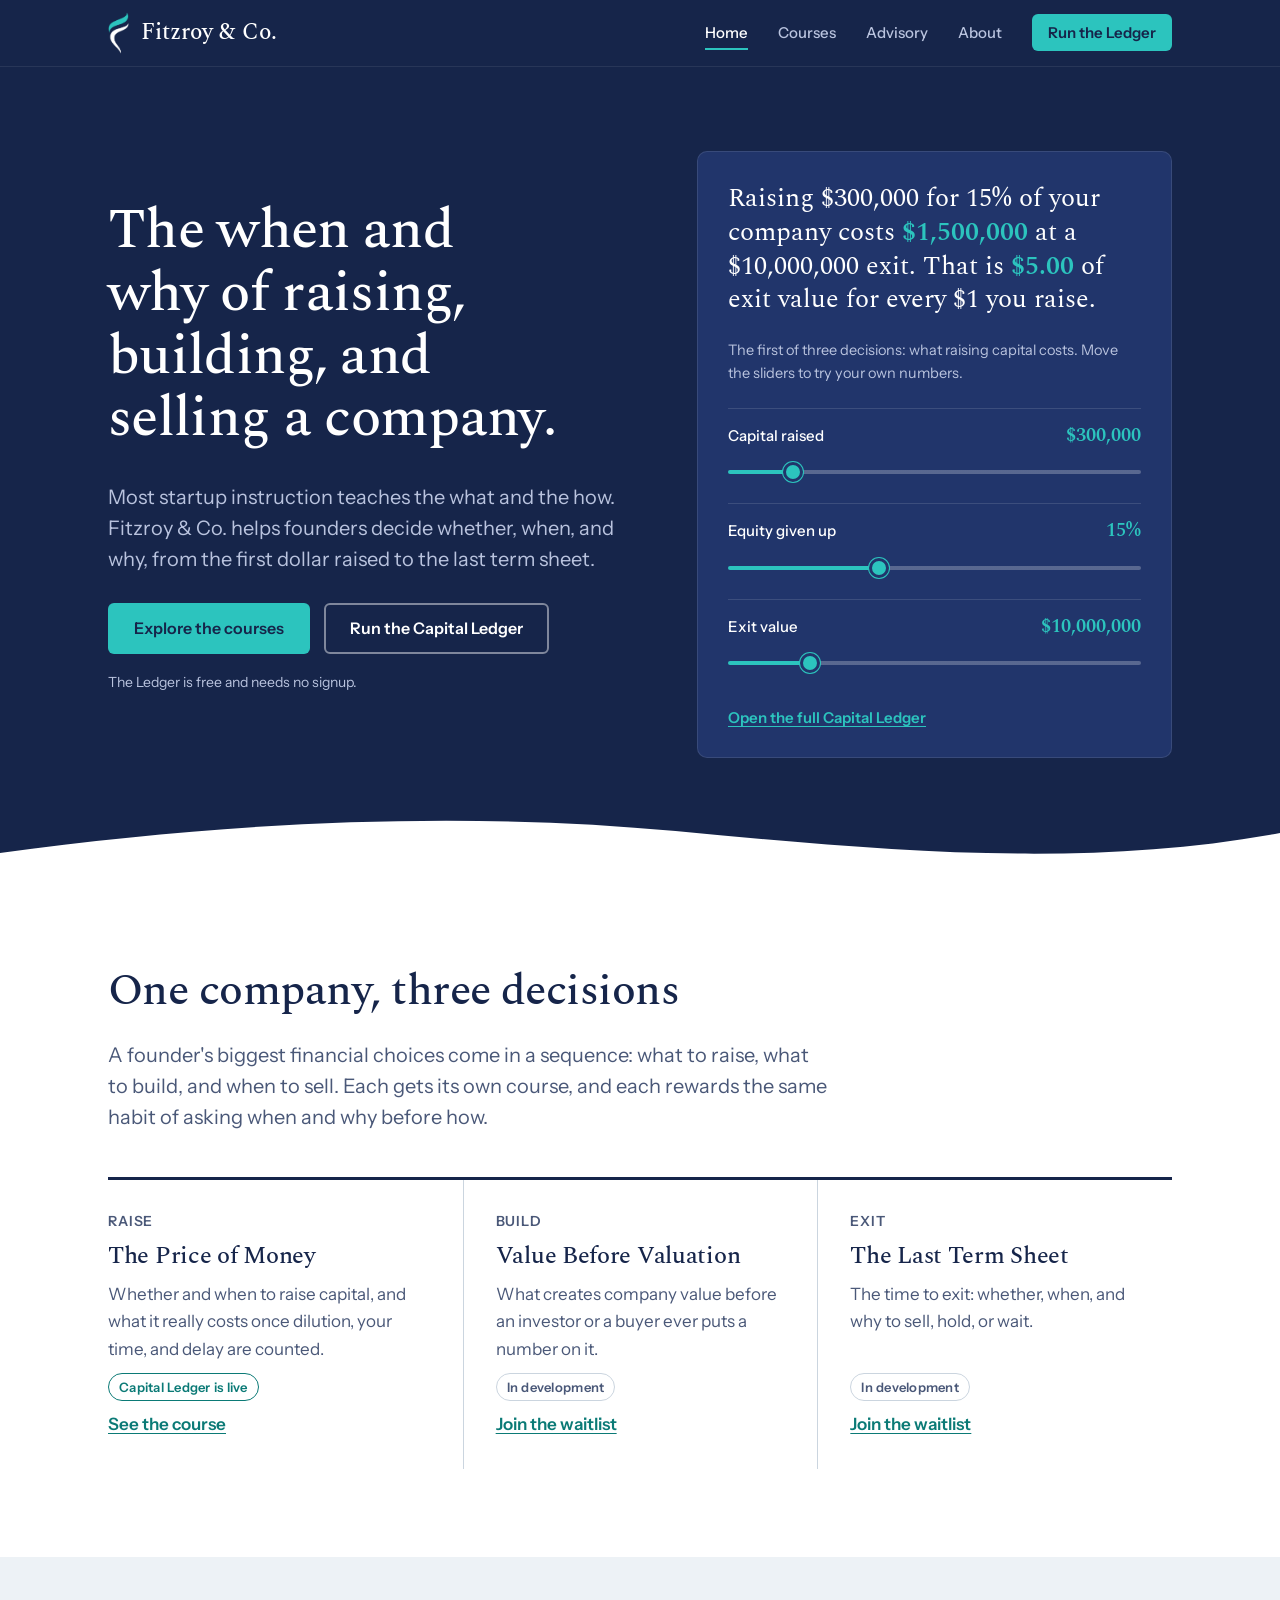
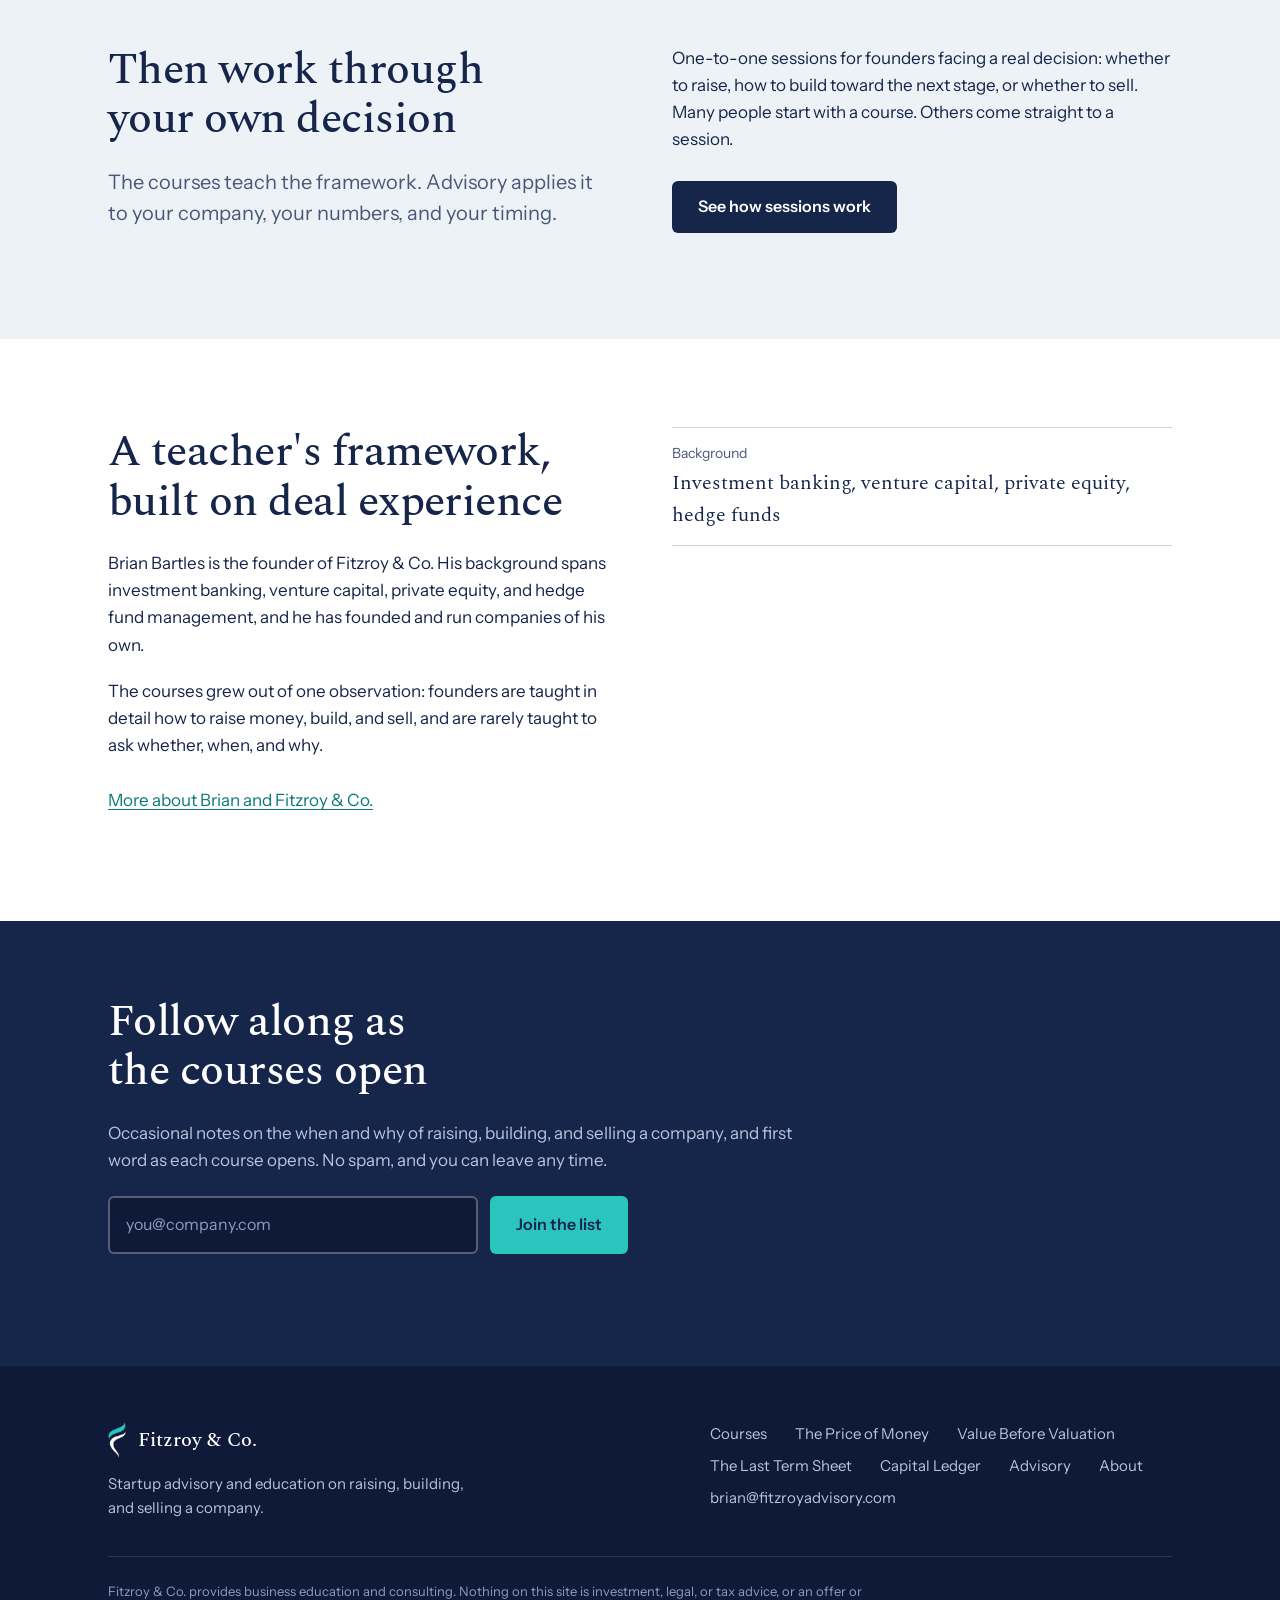
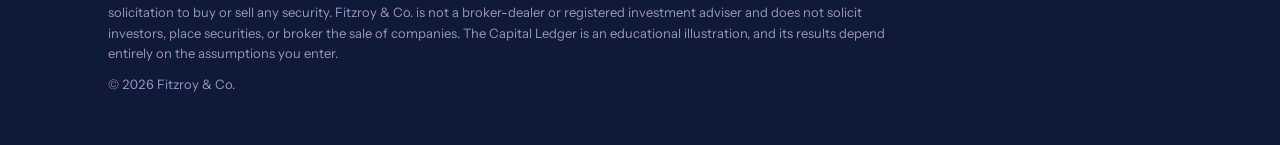
==== commit 9b106ee5: "Add files via upload" ====
--- a/index.html
+++ b/index.html
@@ -125,13 +125,11 @@
     <div class="wrap two-col">
       <div>
         <h2>A teacher's framework, built on deal experience</h2>
-        <p>Brian Bartles teaches venture finance and entrepreneurship at SMU's Cox School of Business. His background spans investment banking, venture capital, private equity, and hedge fund management, and he has founded and run companies of his own.</p>
+        <p>Brian Bartles is the founder of Fitzroy &amp; Co. His background spans investment banking, venture capital, private equity, and hedge fund management, and he has founded and run companies of his own.</p>
         <p>The courses grew out of one observation: founders are taught in detail how to raise money, build, and sell, and are rarely taught to ask whether, when, and why.</p>
         <p class="cta-line"><a href="about.html">More about Brian and Fitzroy &amp; Co.</a></p>
       </div>
       <dl class="facts">
-        <div><dt>Teaching</dt><dd>SMU Cox School of Business, 14 years</dd></div>
-        <div><dt>Program</dt><dd>Developed the Venture Finance Certificate Program</dd></div>
         <div><dt>Background</dt><dd>Investment banking, venture capital, private equity, hedge funds</dd></div>
       </dl>
     </div>
@@ -172,7 +170,6 @@
     </div>
     <div class="legal">
       <p>Fitzroy &amp; Co. provides business education and consulting. Nothing on this site is investment, legal, or tax advice, or an offer or solicitation to buy or sell any security. Fitzroy &amp; Co. is not a broker-dealer or registered investment adviser and does not solicit investors, place securities, or broker the sale of companies. The Capital Ledger is an educational illustration, and its results depend entirely on the assumptions you enter.</p>
-      <p>Brian Bartles is a faculty member at the SMU Cox School of Business. Fitzroy &amp; Co. is an independent practice and is not affiliated with, sponsored by, or endorsed by Southern Methodist University.</p>
       <p>&copy; 2026 Fitzroy &amp; Co.</p>
     </div>
   </div>
--- a/styles.css
+++ b/styles.css
@@ -426,3 +426,7 @@
 /* longer home headline */
 .hero-inner:not(.single) h1 { font-size: clamp(36px, 4.6vw, 56px); max-width: 17ch; }
 @media (max-width: 900px) { .hero-inner:not(.single) h1 { max-width: 20ch; } }
+
+/* align status tags and links across the three arc cards */
+.arc-card p:not(.arc-stage) { flex: 1 1 auto; }
+.arc-card .arc-link { margin-top: 0; padding-top: 0; }
